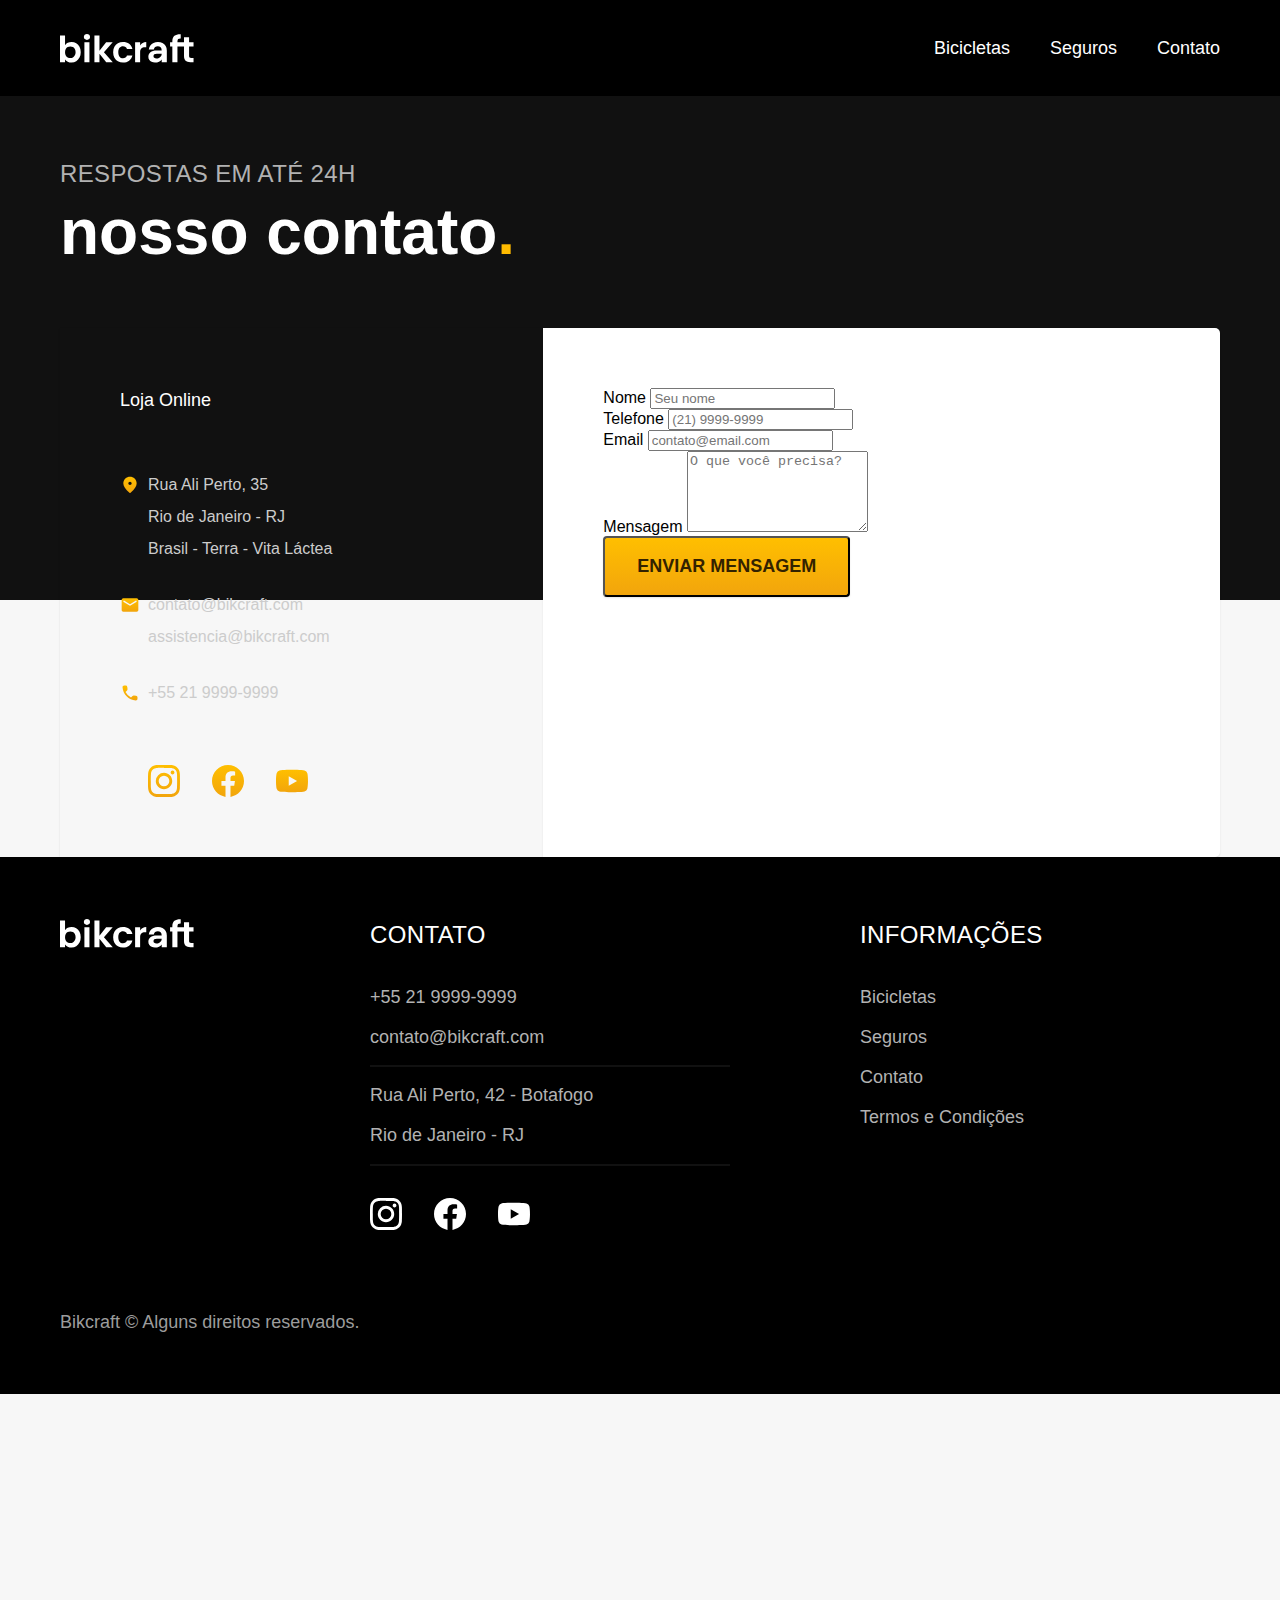
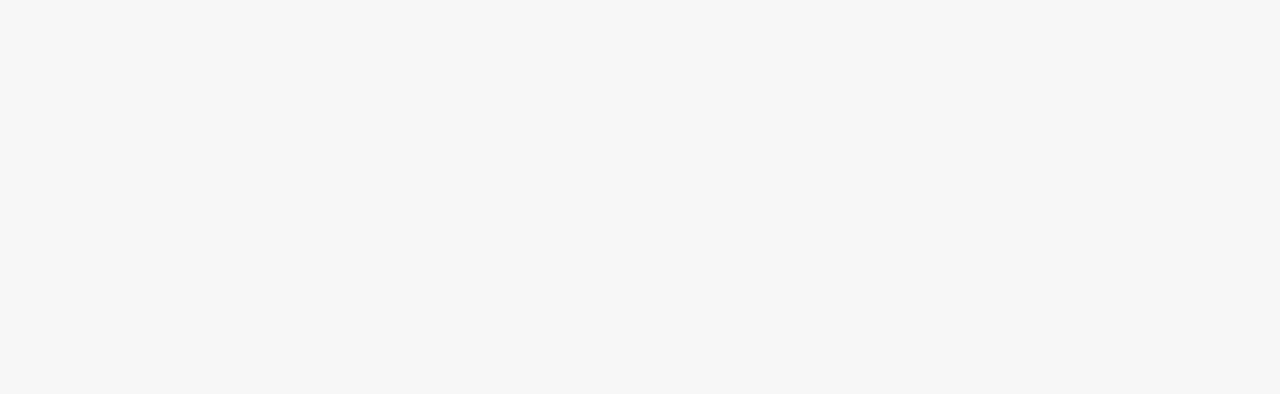
==== contato.html @ a6b602e9 "contatos" ====
<!DOCTYPE html>
<html lang="pt-br">

<head>
  <meta charset="UTF-8">
  <meta name="viewport" content="width=device-width, initial-scale=1.0">

  <title>Contato | Bikcraft</title>
  <meta name="description" content="Contato.">

  <link rel="stylesheet" href="./css/styles.css">
</head>

<body id="contato">
  <header class="header-bg">
    <div class="header container">
      <a href="./">
        <img src="./img/bikcraft.svg" alt="Bikcraft">
      </a>

      <nav aria-label="primaria">
        <ul class="header-menu font-1-m cor-0">
          <li><a href="./bicicletas.html">Bicicletas</a></li>
          <li><a href="./seguros.html">Seguros</a></li>
          <li><a href="./contato.html">Contato</a></li>
        </ul>
      </nav>
    </div>
  </header>

  <main>
    <div class="titulo-bg">
      <div class="titulo container">
        <p class="font-2-l-b cor-5">Respostas em até 24h</p>
        <h1 class="font-1-xxl cor-0">nosso contato<span class="cor-p1">.</span></h1>
      </div>
    </div>

    <div class="contato container">
      <section class="contato-dados" aria-label="Endereço">
        <h2 class="font-1-m cor-0">Loja Online</h2>
        <div class="contato-endereco font-2-s cor-4">
          <p>Rua Ali Perto, 35</p>
          <p>Rio de Janeiro - RJ</p>
          <p>Brasil - Terra - Vita Láctea</p>
        </div>
        <address class="contato-meios font-2-s cor-4">
          <a href="mailto:contato@bikcraft.com">contato@bikcraft.com</a>
          <a href="mailto:assistencia@bikcraft.com">assistencia@bikcraft.com</a>
          <a href="tel:+552199999999">+55 21 9999-9999</a>
        </address>
        <div class="contato-redes">
          <a href="./">
            <img src="./img/redes/instagram-p.svg" alt="Instagram">
          </a>
          <a href="./">
            <img src="./img/redes/facebook-p.svg" alt="Facebook">
          </a>
          <a href="./">
            <img src="./img/redes/youtube-p.svg" alt="Youtube">
          </a>
        </div>
      </section>
      <section class="contato-formulario" aria-label="Formulário">
        <form class="form" action="./contato.html">
          <div>
            <label for="nome">Nome</label>
            <input type="text" id="nome" name="nome" placeholder="Seu nome">
          </div>
          <div>
            <label for="telefone">Telefone</label>
            <input type="text" id="telefone" name="telefone" placeholder="(21) 9999-9999">
          </div>
          <div>
            <label for="email">Email</label>
            <input type="email" id="email" name="email" placeholder="contato@email.com">
          </div>
          <div>
            <label for="mensagem">Mensagem</label>
            <textarea rows="5" id="mensagem" name="mensagem" placeholder="O que você precisa?"></textarea>
          </div>
          <button class="botao">Enviar Mensagem</button>
        </form>
      </section>
    </div>
  </main>

  <footer class="footer-bg">
    <div class="footer container">
      <img src="./img/bikcraft.svg" alt="Bikcraft">
      <div class="footer-contato">
        <h3 class="font-2-l-b cor-0">Contato</h3>
        <ul class="font-2-m cor-5">
          <li><a href="tel:+552199999999">+55 21 9999-9999</a></li>
          <li><a href="mailto:contato@bikcraft.com">contato@bikcraft.com</a></li>
          <li>Rua Ali Perto, 42 - Botafogo</li>
          <li>Rio de Janeiro - RJ</li>
        </ul>
        <div class="footer-redes">
          <a href="./">
            <img src="./img/redes/instagram.svg" alt="Instagram">
          </a>
          <a href="./">
            <img src="./img/redes/facebook.svg" alt="Facebook">
          </a>
          <a href="./">
            <img src="./img/redes/youtube.svg" alt="Youtube">
          </a>
        </div>
      </div>
      <div class="footer-informacoes">
        <h3 class="font-2-l-b cor-0">Informações</h3>
        <nav>
          <ul class="font-1-m cor-5">
            <li><a href="./bicicletas.html">Bicicletas</a></li>
            <li><a href="./seguros.html">Seguros</a></li>
            <li><a href="./contato.html">Contato</a></li>
            <li><a href="./termos.html">Termos e Condições</a></li>
          </ul>
        </nav>
      </div>
      <p class="footer-copy font-2-m cor-6">Bikcraft © Alguns direitos reservados.</p>
    </div>
  </footer>
</body>

</html>
---- css/styles.css ----
@import "./global/global.css";
@import "./utilidades/tipografia.css";
@import "./utilidades/cores.css";

@import "./global/header.css";
@import "./global/footer.css";

/* Utilidades */
@import "./utilidades/componentes.css";


/* Home */
@import "./home/introducao.css";
@import "./home/tecnologia.css";
@import "./home/parceiros.css";
@import "./home/depoimento.css";

/* Bicicletas */
@import "./bicicletas/bicicletas-lista.css";
@import "./bicicletas/bicicletas.css";

/* Bicicleta */
@import "./bicicleta/bicicleta.css";
@import "./bicicleta/seguro.css";

/* Seguros */
@import "./seguros/seguros.css";
@import "./seguros/vantagens.css";
@import "./seguros/perguntas.css";

/* Contato */
@import "./contato/contato.css";
@import "./contato/lojas.css";

/* Termos */
@import "./termos/termos.css";
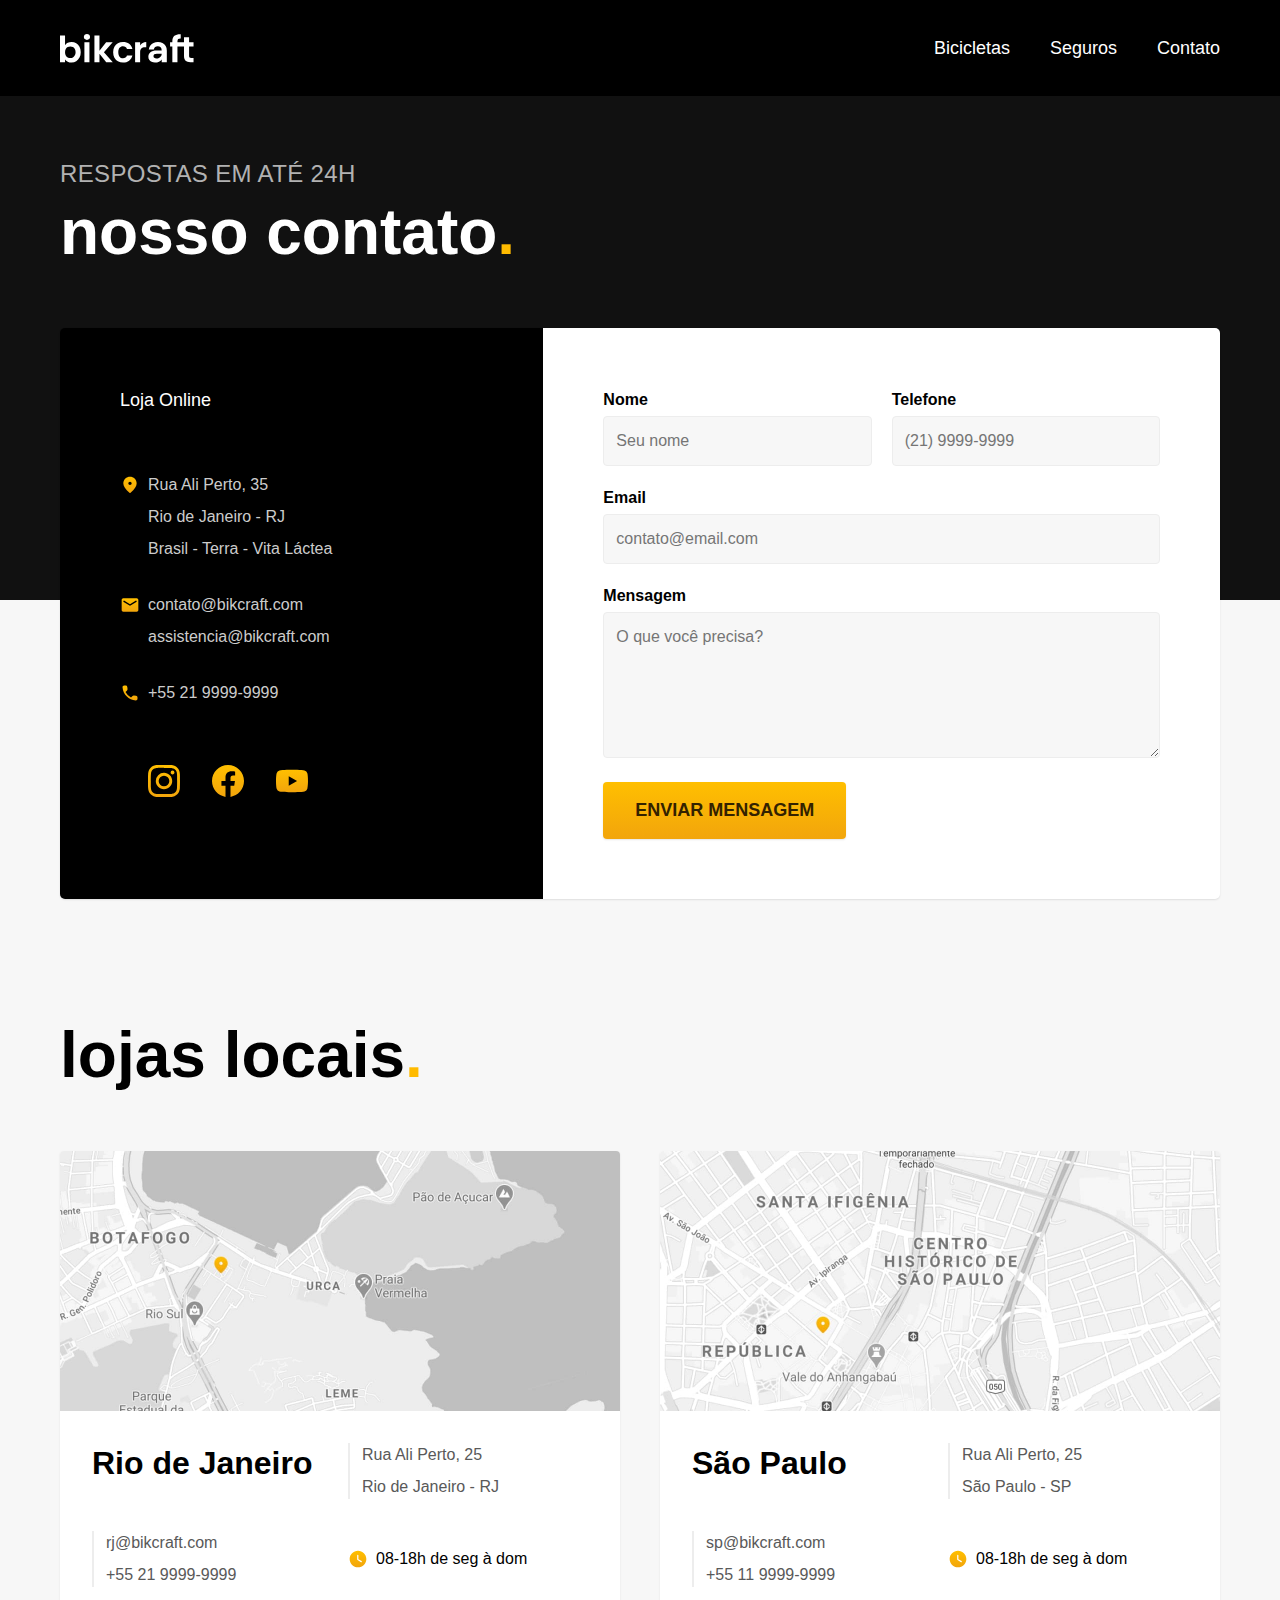
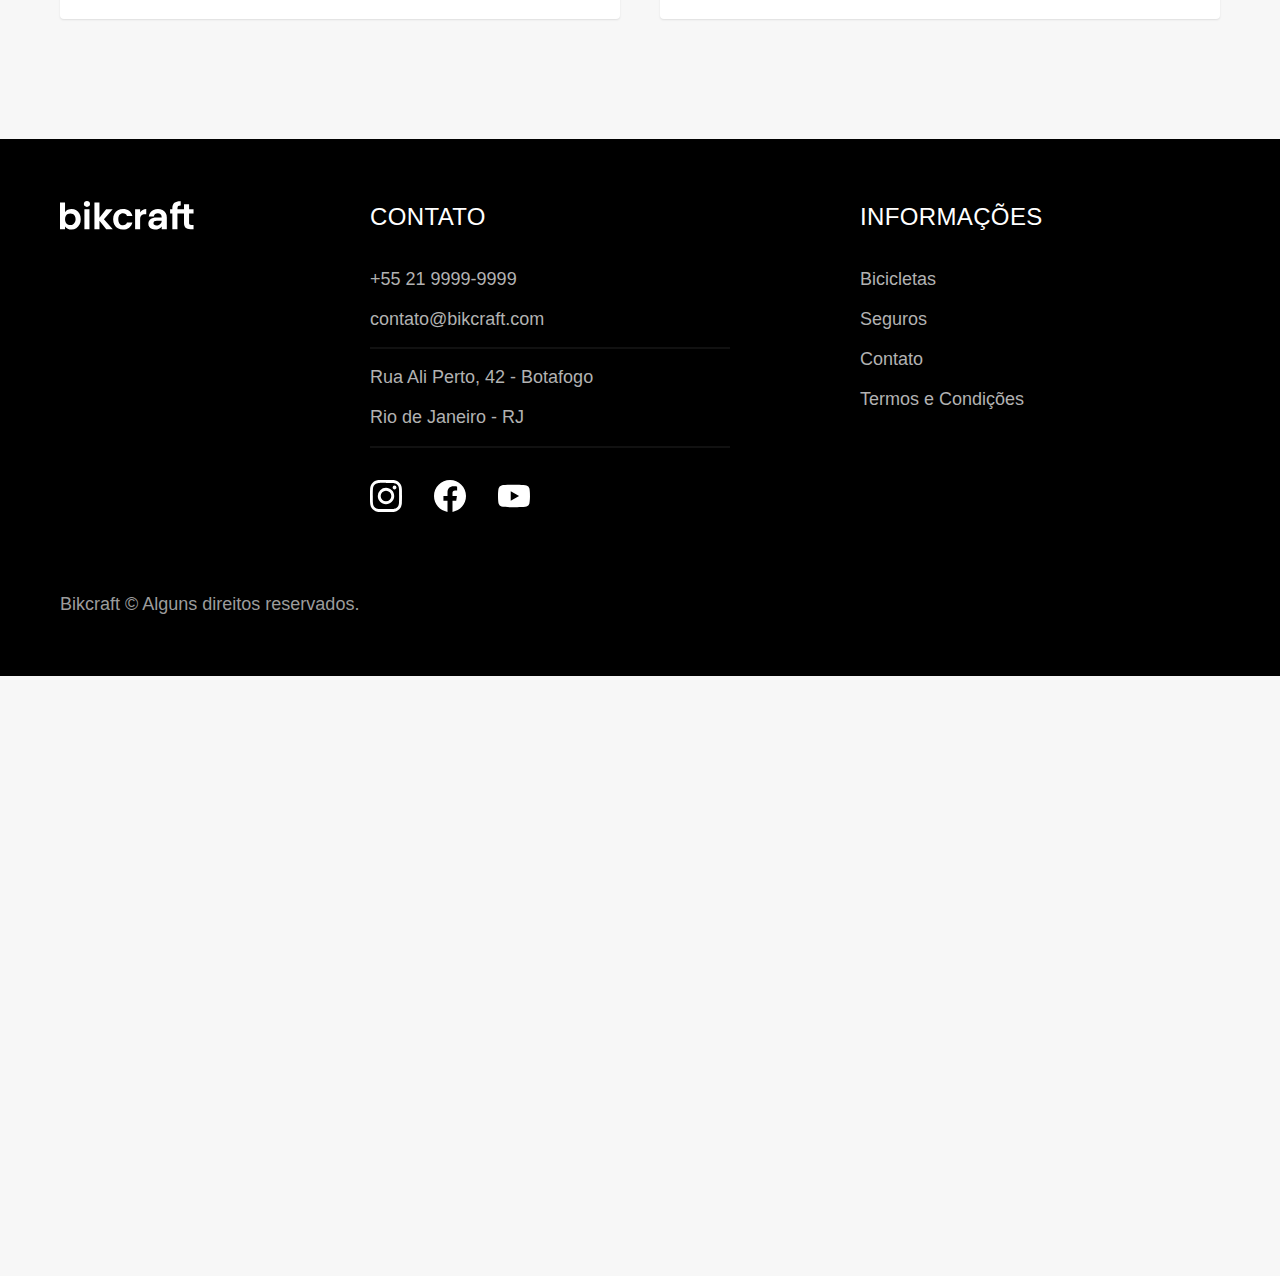
==== commit 81e5f529: "contato-lojas" ====
--- a/contato.html
+++ b/contato.html
@@ -71,19 +71,54 @@
             <label for="telefone">Telefone</label>
             <input type="text" id="telefone" name="telefone" placeholder="(21) 9999-9999">
           </div>
-          <div>
+          <div class="col-2">
             <label for="email">Email</label>
             <input type="email" id="email" name="email" placeholder="contato@email.com">
           </div>
-          <div>
+          <div class="col-2">
             <label for="mensagem">Mensagem</label>
             <textarea rows="5" id="mensagem" name="mensagem" placeholder="O que você precisa?"></textarea>
           </div>
-          <button class="botao">Enviar Mensagem</button>
+          <button class="botao col-2">Enviar Mensagem</button>
         </form>
       </section>
     </div>
   </main>
+
+  <article class="lojas container">
+    <h2 class="font-1-xxl">lojas locais<span class="cor-p1">.</span></h2>
+    <div class="lojas-item">
+      <img src="./img/lojas/rj.jpg" alt="mapa marcando o endereço em Rua Ali Perto, 25 - Rio de Janeiro - RJ">
+      <div class="lojas-conteudo">
+        <h3 class="font-1-xl">Rio de Janeiro</h3>
+        <div class="lojas-dados font-2-s cor-8">
+          <p>Rua Ali Perto, 25</p>
+          <p>Rio de Janeiro - RJ</p>
+        </div>
+        <div class="lojas-dados font-2-s cor-8">
+          <a href="mailto:rj@bikcraft.com">rj@bikcraft.com</a>
+          <a href="tel:+552199999999">+55 21 9999-9999</a>
+        </div>
+        <p class="lojas-tempo font-1-s"><img src="./img/icones/horario.svg" alt="">08-18h de seg à dom</p>
+      </div>
+    </div>
+
+    <div class="lojas-item">
+      <img src="./img/lojas/sp.jpg" alt="mapa marcando o endereço em Rua Ali Perto, 25 - São Paulo - SP">
+      <div class="lojas-conteudo">
+        <h3 class="font-1-xl">São Paulo</h3>
+        <div class="lojas-dados font-2-s cor-8">
+          <p>Rua Ali Perto, 25</p>
+          <p>São Paulo - SP</p>
+        </div>
+        <div class="lojas-dados font-2-s cor-8">
+          <a href="mailto:sp@bikcraft.com">sp@bikcraft.com</a>
+          <a href="tel:+551199999999">+55 11 9999-9999</a>
+        </div>
+        <p class="lojas-tempo font-1-s"><img src="./img/icones/horario.svg" alt="">08-18h de seg à dom</p>
+      </div>
+    </div>
+  </article>
 
   <footer class="footer-bg">
     <div class="footer container">
--- a/css/styles.css
+++ b/css/styles.css
@@ -7,7 +7,7 @@
 
 /* Utilidades */
 @import "./utilidades/componentes.css";
-
+@import "./utilidades/formulario.css";
 
 /* Home */
 @import "./home/introducao.css";
